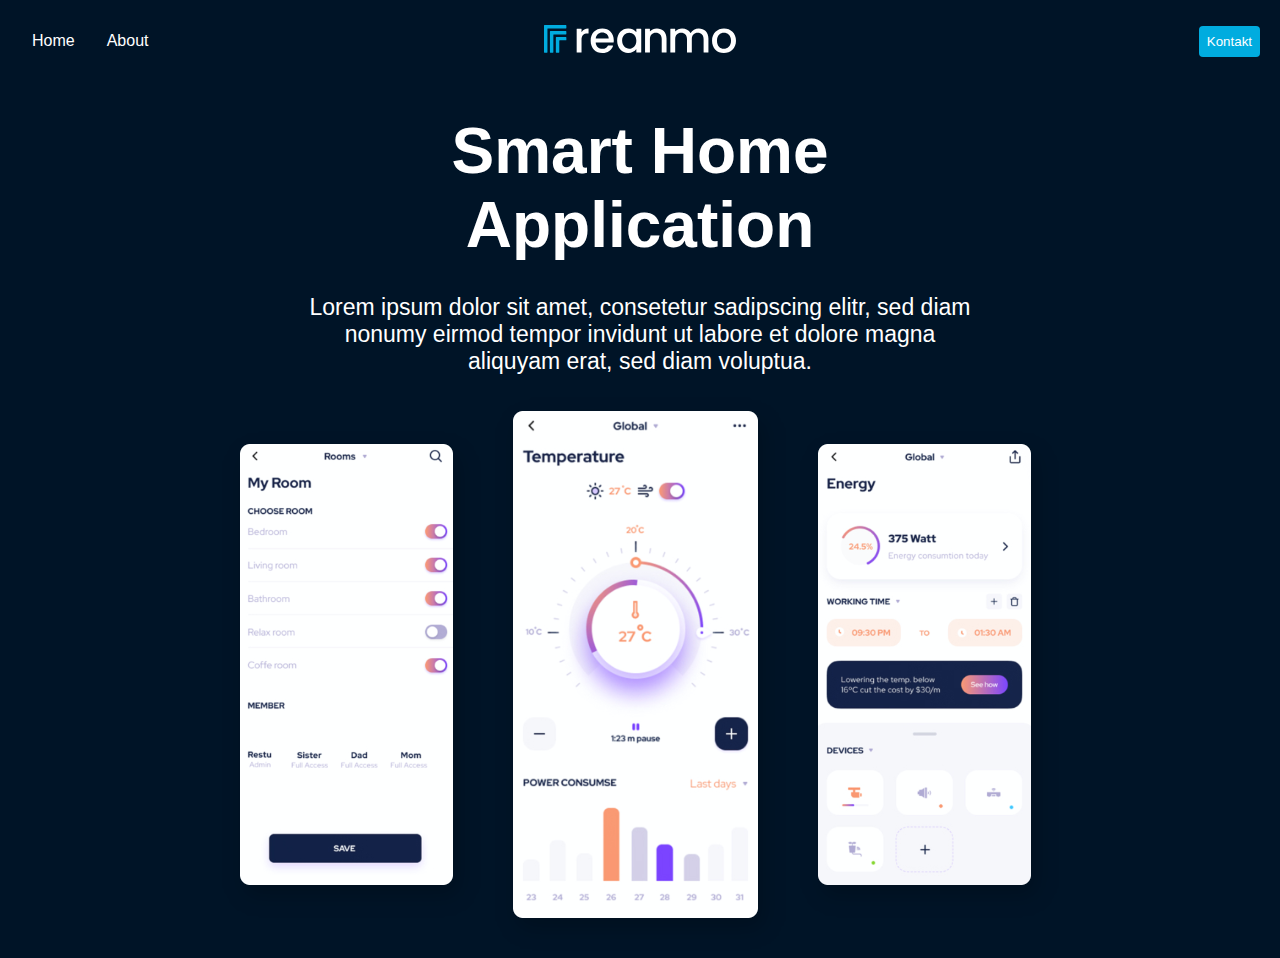
==== index.html @ ce689a17 "updated nav responsiveness" ====
<!DOCTYPE html>
<html lang="en">
<head>
    <meta charset="UTF-8">
    <title>Home</title>
    <link rel="stylesheet" href="styles.css">
    <link rel="stylesheet" href="https://cdnjs.cloudflare.com/ajax/libs/font-awesome/4.7.0/css/font-awesome.min.css">
    <script src="script.js"></script>
</head>
<body>

    <nav class="topnav">
        <div id="main">
            <a href="javascript:void(0);" class="icon menu_item" id="burger_icon" onclick="myFunction()">
                <i class="fa fa-bars"></i>
            </a>
            <nav class="menu_item" id="nav_browser">
                <a href="index.html">Home</a>
                <a href="about.html">About</a>
            </nav>
            <a href="index.html" class="active"><img id="logo" src="assets/img/reanmo_logo.svg" alt="reanmo_logo"></a>
            <div class="menu_item" id="nav_right">
                <a href="about.html" id="contact_button"><button>Kontakt</button></a>
            </div>
        </div>
        <nav id="nav_mobile">
            <a href="index.html">Home</a>
            <a href="about.html">About</a>
        </nav>
    </nav>

    <main>
        <div id="banner">
            <section id="heading">
                <h1>Smart Home<br>Application</h1>
                <h3>Lorem ipsum dolor sit amet, consetetur sadipscing elitr, sed diam nonumy eirmod tempor invidunt ut labore et dolore magna aliquyam erat, sed diam voluptua.</h3>
            </section>
            <section id="images">
                <img src="assets/img/App2.png" width="273" alt="App2">
                <img src="assets/img/App1.png" width="305" alt="App1">
                <img src="assets/img/App3.png" width="273" alt="App3">
            </section>
        </div>

    </main>

</body>
</html>
---- styles.css ----
*{
    font-family: 'Poppins', sans-serif;
    color: white;
    margin: 0;
    padding: 0;
}
h1{
    color: white;
}
a{
    color: white;
}
body{
    background-color: #001427;
}
#logo{
    width: 192px;
}
nav #main{
    padding: 16px;
    display: flex;
    flex-direction: row;
    justify-content: space-between;
    align-items: center;
}
.menu_item{
    flex: 1;
}
nav #main #nav_right{
    display: flex;
    justify-content: end;
}
nav a{
    text-decoration: none;
}
nav #burger_icon:hover{
    opacity: 0.5;
}
nav #nav_browser{
    display: none;
}
@media only screen and (min-width: 600px) {
    nav #nav_browser {
        display: flex;
    }
    nav #burger_icon{
        display: none;
    }
}
nav #nav_browser a{
    padding: 16px;
}
nav #nav_mobile{
    border: 1px solid white;
    border-radius: 0 0 4px 0;
    display: none;
    flex-direction: column;
    width: 192px;
    height: 384px;
}
nav #nav_mobile a{
    padding: 4px;
}
nav #nav_mobile a:hover{
    opacity: 0.5;
}
button{
    margin: 4px;
    background-color: #00acdf;
    border: none;
    border-radius: 4px;
    padding: 8px;
}
button:hover{
    opacity: 0.5;
}


main{
    display: flex;
    justify-content: center;
    align-items: center;
    flex-direction: column;
    text-align: center;
}
main #banner{
    display: flex;
    flex-direction: column;
    padding-top: 16px;
    align-items: center;
}
main #banner #heading{
    display: flex;
    flex-direction: column;
    align-items: center;
    max-width: 720px;
}
main #banner #heading h1{
    font-size: 64px;
    margin: 16px;
}
main #banner #heading h3{
    font-size: 23px;
    font-weight: lighter;
    margin: 16px;
}
main #banner #images{
    display: flex;
    justify-content: center;
    align-items: center;
    flex-direction: column;
}
@media only screen and (min-width: 600px) {
    main #banner #images{
        flex-direction: row;
    }
}
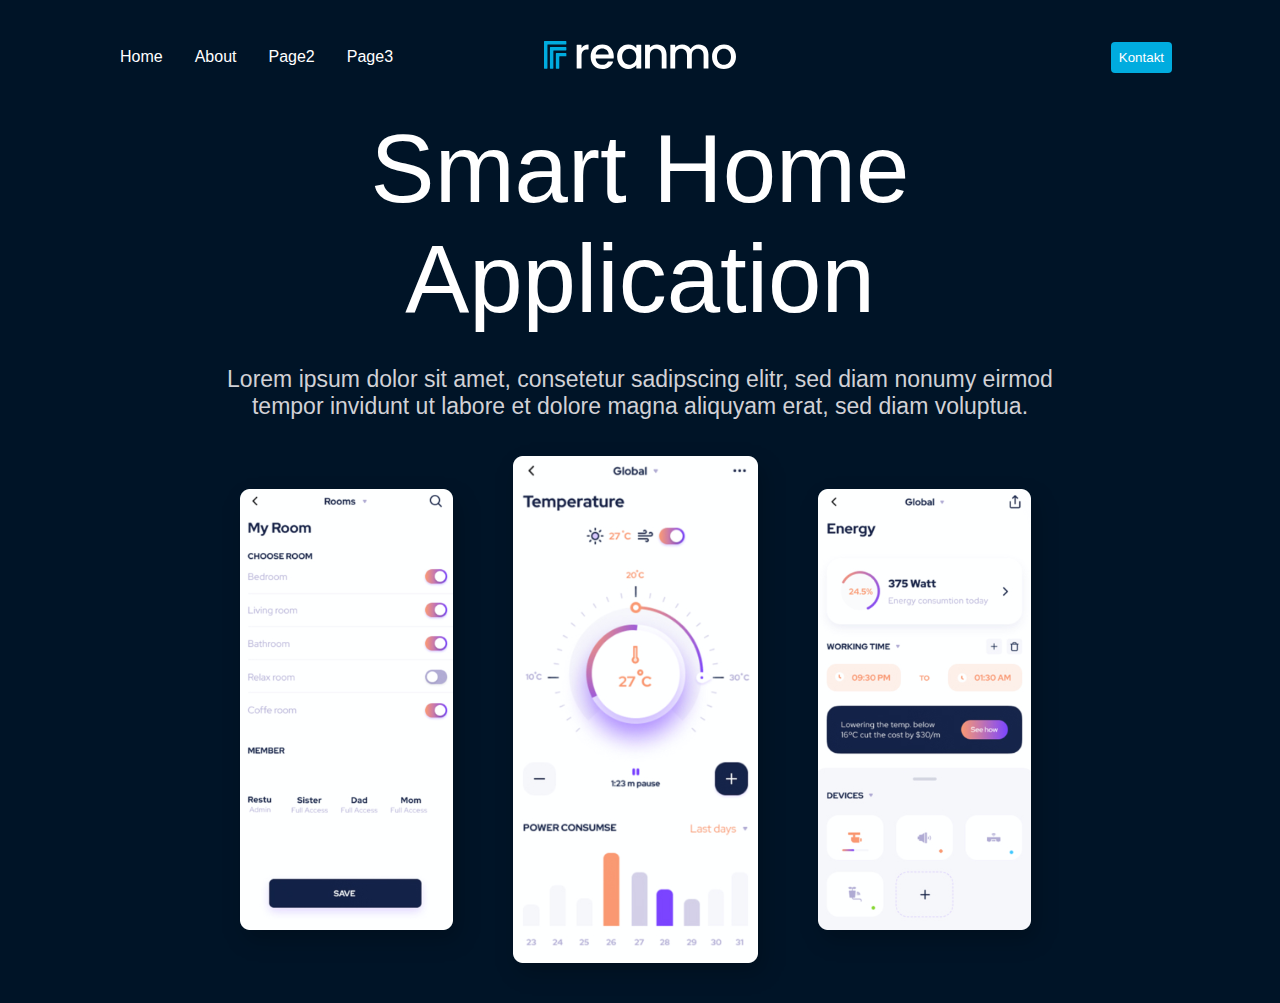
==== commit f33ed9d0: "finished boarders" ====
--- a/index.html
+++ b/index.html
@@ -14,14 +14,22 @@
             <a href="javascript:void(0);" class="icon menu_item" id="burger_icon" onclick="myFunction()">
                 <i class="fa fa-bars"></i>
             </a>
+
+            <span class="menu_spacer"></span>
+
             <nav class="menu_item" id="nav_browser">
                 <a href="index.html">Home</a>
                 <a href="about.html">About</a>
+                <a href="index.html">Page2</a>
+                <a href="about.html">Page3</a>
             </nav>
             <a href="index.html" class="active"><img id="logo" src="assets/img/reanmo_logo.svg" alt="reanmo_logo"></a>
             <div class="menu_item" id="nav_right">
                 <a href="about.html" id="contact_button"><button>Kontakt</button></a>
             </div>
+
+            <span class="menu_spacer"></span>
+
         </div>
         <nav id="nav_mobile">
             <a href="index.html">Home</a>
@@ -31,6 +39,10 @@
 
     <main>
         <div id="banner">
+            <div class="line_box" id="line1"></div>
+            <div class="line_box" id="line2"></div>
+            <div class="line_box" id="line3"></div>
+
             <section id="heading">
                 <h1>Smart Home<br>Application</h1>
                 <h3>Lorem ipsum dolor sit amet, consetetur sadipscing elitr, sed diam nonumy eirmod tempor invidunt ut labore et dolore magna aliquyam erat, sed diam voluptua.</h3>
@@ -40,6 +52,10 @@
                 <img src="assets/img/App1.png" width="305" alt="App1">
                 <img src="assets/img/App3.png" width="273" alt="App3">
             </section>
+            <section id="white">
+
+            </section>
+
         </div>
 
     </main>
--- a/styles.css
+++ b/styles.css
@@ -17,16 +17,17 @@
     width: 192px;
 }
 nav #main{
+    margin-top: 16px;
     padding: 16px;
     display: flex;
     flex-direction: row;
     justify-content: space-between;
     align-items: center;
 }
-.menu_item{
+nav .menu_item{
     flex: 1;
 }
-nav #main #nav_right{
+nav #main #nav_{
     display: flex;
     justify-content: end;
 }
@@ -36,11 +37,18 @@
 nav #burger_icon:hover{
     opacity: 0.5;
 }
-nav #nav_browser{
+nav .menu_spacer{
+    flex: 0.2;
+}
+nav #main #nav_browser{
     display: none;
 }
-@media only screen and (min-width: 600px) {
-    nav #nav_browser {
+nav #main #nav_right{
+    display: flex;
+    justify-content: end;
+}
+@media only screen and (min-width: 1200px) {
+    nav #main #nav_browser {
         display: flex;
     }
     nav #burger_icon{
@@ -50,7 +58,14 @@
 nav #nav_browser a{
     padding: 16px;
 }
+nav #nav_browser a:hover{
+    opacity: 0.5;
+}
 nav #nav_mobile{
+    position: absolute;
+    z-index: 100;
+    background-color: #001427;
+    opacity: 0.8;
     border: 1px solid white;
     border-radius: 0 0 4px 0;
     display: none;
@@ -60,6 +75,7 @@
 }
 nav #nav_mobile a{
     padding: 4px;
+    font-size: x-large;
 }
 nav #nav_mobile a:hover{
     opacity: 0.5;
@@ -86,23 +102,27 @@
 main #banner{
     display: flex;
     flex-direction: column;
-    padding-top: 16px;
     align-items: center;
+    width: 100%;
+    overflow: hidden;
+    position: relative;
 }
 main #banner #heading{
     display: flex;
     flex-direction: column;
     align-items: center;
-    max-width: 720px;
+    max-width: 860px;
 }
 main #banner #heading h1{
-    font-size: 64px;
+    font-size: 96px;
+    font-weight: normal;
     margin: 16px;
 }
 main #banner #heading h3{
     font-size: 23px;
-    font-weight: lighter;
+    font-weight: normal;
     margin: 16px;
+    color: #D1D1D6;
 }
 main #banner #images{
     display: flex;
@@ -110,9 +130,40 @@
     align-items: center;
     flex-direction: column;
 }
-@media only screen and (min-width: 600px) {
+@media only screen and (min-width: 800px) {
     main #banner #images{
         flex-direction: row;
     }
 }
+main #banner .line_box{
+    display: none;
+}
+@media only screen and (min-width: 1600px) {
+    main #banner .line_box{
+        display: flex;
+        position: absolute;
+        height: 1000px;
+        width: 100%;
+        border: 1px solid #1CACDF;
+        opacity: 0.5;
+    }
+    main #banner #line1{
+        top: 0;
+        left: 9%;
+    }
+    main #banner #line2{
+        top: 50px;
+        left: 12%;
+    }
+    main #banner #line3{
+        top: 100px;
+        left: 15%;
 
+    }
+    main #banner #heading h1{
+        margin-top: 150px;
+    }
+}
+
+
+
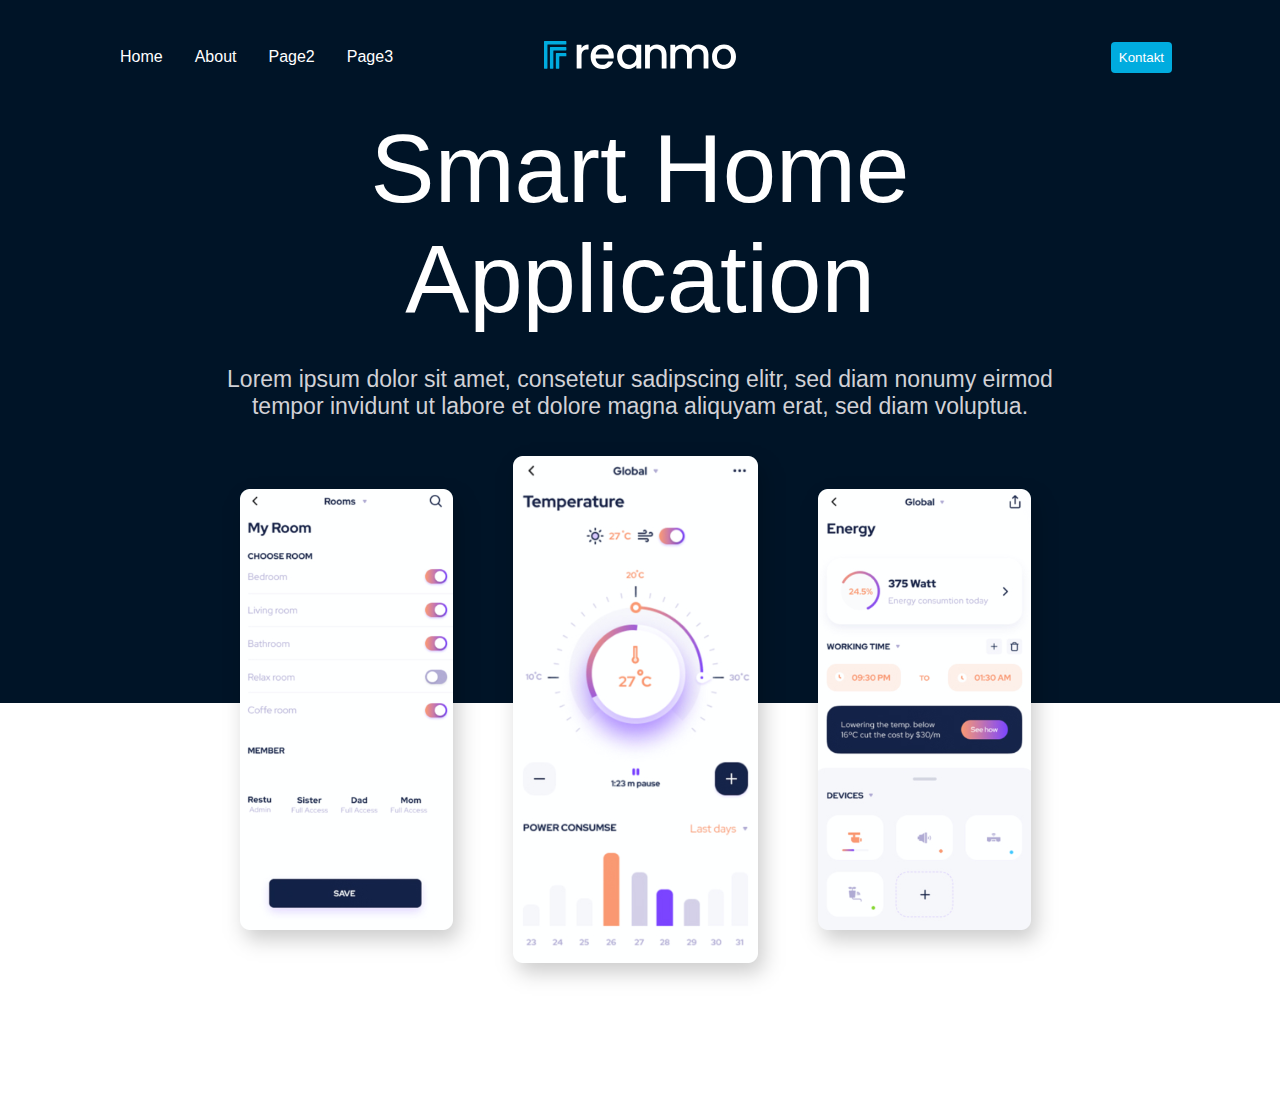
==== commit 117bd6e0: "added white section under banner" ====
--- a/index.html
+++ b/index.html
@@ -11,12 +11,12 @@
 
     <nav class="topnav">
         <div id="main">
+
+            <span class="menu_spacer"></span>
+
             <a href="javascript:void(0);" class="icon menu_item" id="burger_icon" onclick="myFunction()">
                 <i class="fa fa-bars"></i>
             </a>
-
-            <span class="menu_spacer"></span>
-
             <nav class="menu_item" id="nav_browser">
                 <a href="index.html">Home</a>
                 <a href="about.html">About</a>
@@ -52,11 +52,12 @@
                 <img src="assets/img/App1.png" width="305" alt="App1">
                 <img src="assets/img/App3.png" width="273" alt="App3">
             </section>
-            <section id="white">
+        </div>
 
-            </section>
+        <section id="white_section">
+            <div></div>
 
-        </div>
+        </section>
 
     </main>
 
--- a/styles.css
+++ b/styles.css
@@ -142,6 +142,7 @@
     main #banner .line_box{
         display: flex;
         position: absolute;
+        z-index: -1;
         height: 1000px;
         width: 100%;
         border: 1px solid #1CACDF;
@@ -166,4 +167,17 @@
 }
 
 
+#white_section{
+    position: relative;
+    z-index: -1;
+    margin-top: -300px;
+    height: 400px;
+    width: 100%;
+    display: flex;
 
+    background-color: white;
+
+}
+
+
+
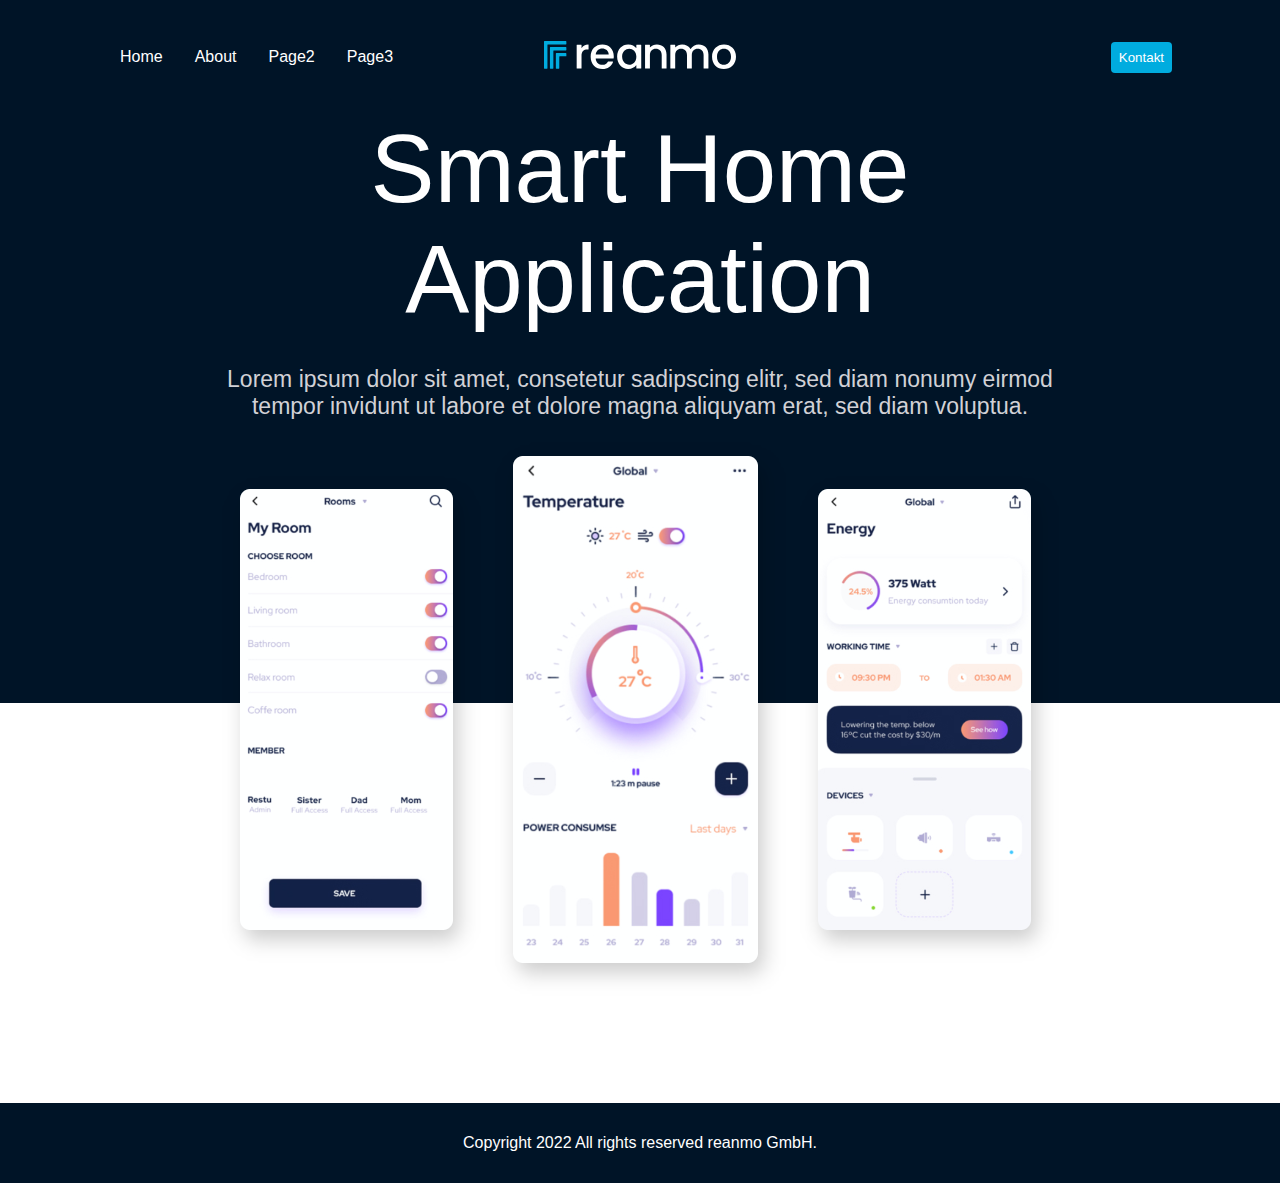
==== commit 66ada81a: "added footer section" ====
--- a/index.html
+++ b/index.html
@@ -61,5 +61,11 @@
 
     </main>
 
+
+
+    <footer>
+        Copyright 2022 All rights reserved reanmo GmbH.
+    </footer>
+
 </body>
 </html>--- a/styles.css
+++ b/styles.css
@@ -179,5 +179,12 @@
 
 }
 
+footer{
+    display: flex;
+    align-items: center;
+    justify-content: center;
+    height: 80px;
+    width: 100%;
+    background-color: #001427;
+}
 
-
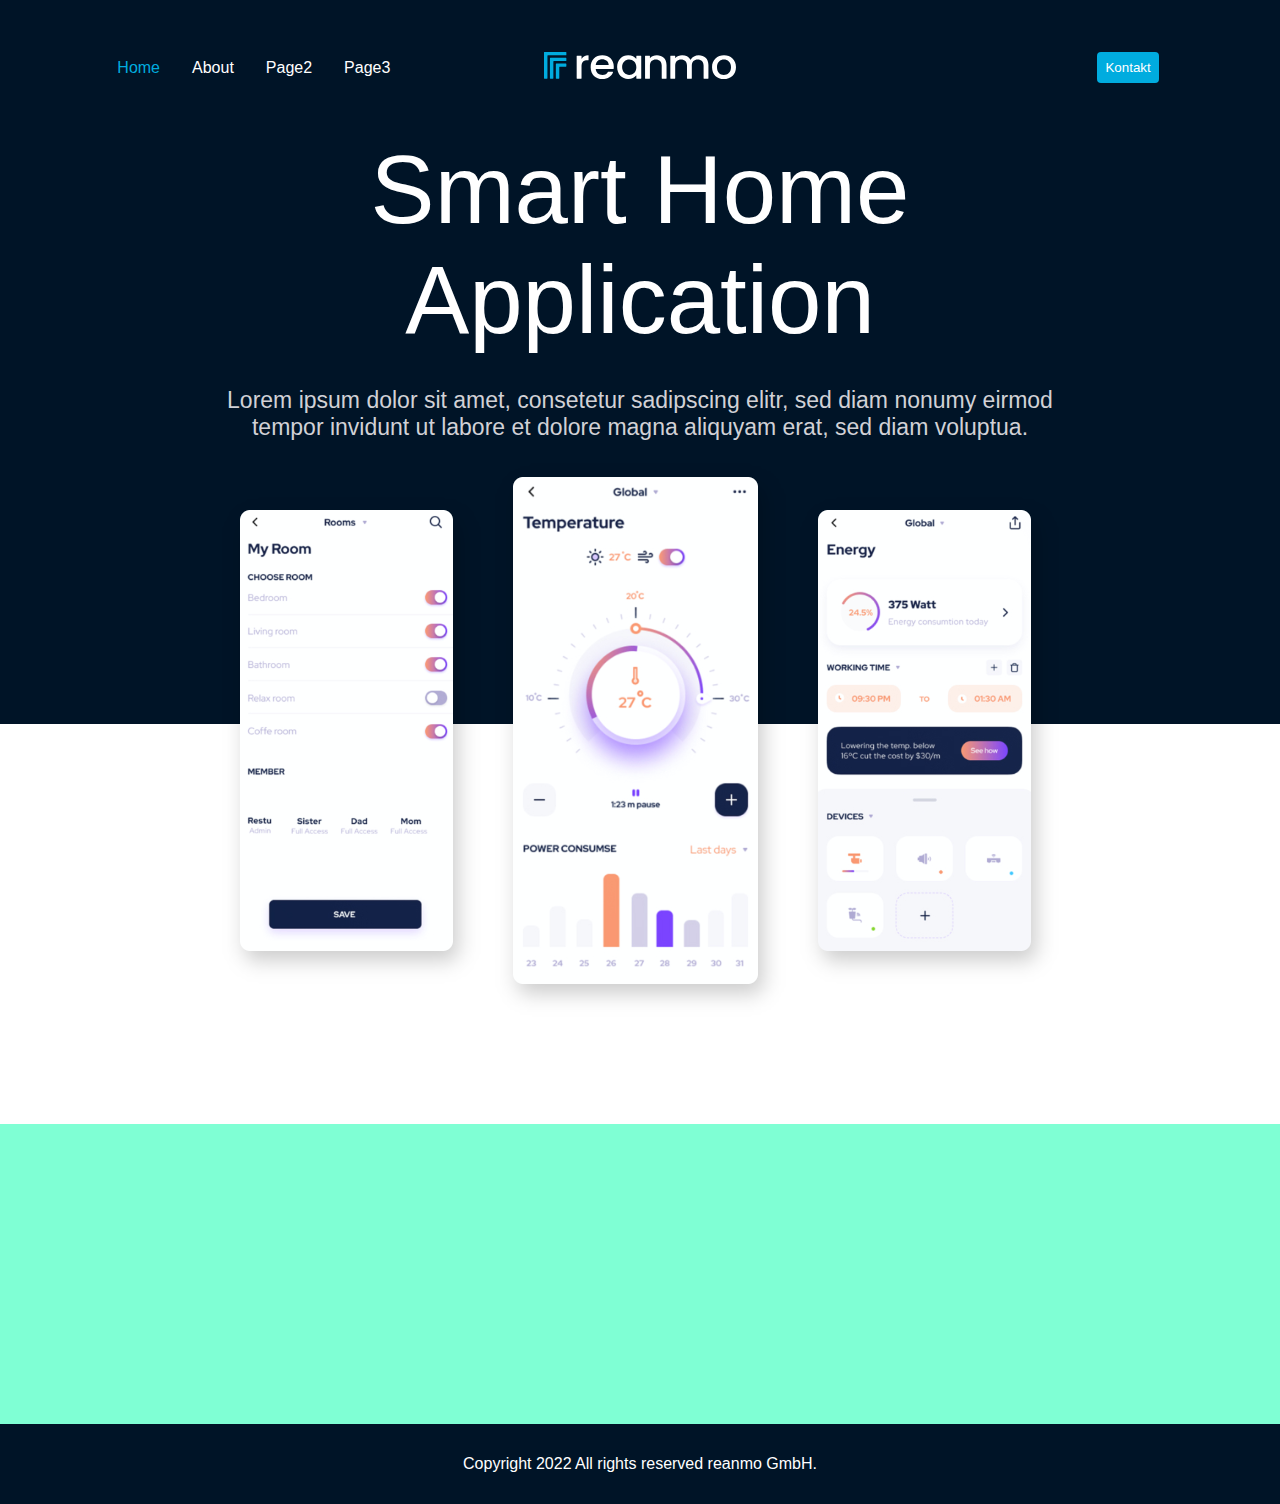
==== commit dd3b8ced: "added current page active color toggle" ====
--- a/index.html
+++ b/index.html
@@ -18,7 +18,7 @@
                 <i class="fa fa-bars"></i>
             </a>
             <nav class="menu_item" id="nav_browser">
-                <a href="index.html">Home</a>
+                <a href="index.html" class="current">Home</a>
                 <a href="about.html">About</a>
                 <a href="index.html">Page2</a>
                 <a href="about.html">Page3</a>
@@ -32,7 +32,7 @@
 
         </div>
         <nav id="nav_mobile">
-            <a href="index.html">Home</a>
+            <a href="index.html" class="current">Home</a>
             <a href="about.html">About</a>
         </nav>
     </nav>
@@ -52,12 +52,16 @@
                 <img src="assets/img/App1.png" width="305" alt="App1">
                 <img src="assets/img/App3.png" width="273" alt="App3">
             </section>
+            <section id="white_section_banner"></section>
         </div>
 
-        <section id="white_section">
-            <div></div>
+        <section id="big_white_section">
 
         </section>
+
+
+
+
 
     </main>
 
--- a/styles.css
+++ b/styles.css
@@ -55,11 +55,18 @@
         display: none;
     }
 }
-nav #nav_browser a{
+nav a{
     padding: 16px;
+    color: white;
 }
 nav #nav_browser a:hover{
     opacity: 0.5;
+}
+nav #nav_browser a:active{
+    color: #00acdf;
+}
+nav a.current{
+    color: #00acdf;
 }
 nav #nav_mobile{
     position: absolute;
@@ -114,12 +121,12 @@
     max-width: 860px;
 }
 main #banner #heading h1{
-    font-size: 96px;
+    font-size: 80px;
     font-weight: normal;
     margin: 16px;
 }
 main #banner #heading h3{
-    font-size: 23px;
+    font-size: 21px;
     font-weight: normal;
     margin: 16px;
     color: #D1D1D6;
@@ -133,6 +140,12 @@
 @media only screen and (min-width: 800px) {
     main #banner #images{
         flex-direction: row;
+    }
+    main #banner #heading h1{
+        font-size: 96px;
+    }
+    main #banner #heading h3{
+        font-size: 23px;
     }
 }
 main #banner .line_box{
@@ -167,17 +180,23 @@
 }
 
 
-#white_section{
+#white_section_banner{
     position: relative;
     z-index: -1;
     margin-top: -300px;
     height: 400px;
     width: 100%;
     display: flex;
-
     background-color: white;
-
-}
+}
+
+#big_white_section{
+    width: 100%;
+    height: 300px;
+    background-color: aquamarine;
+}
+
+
 
 footer{
     display: flex;
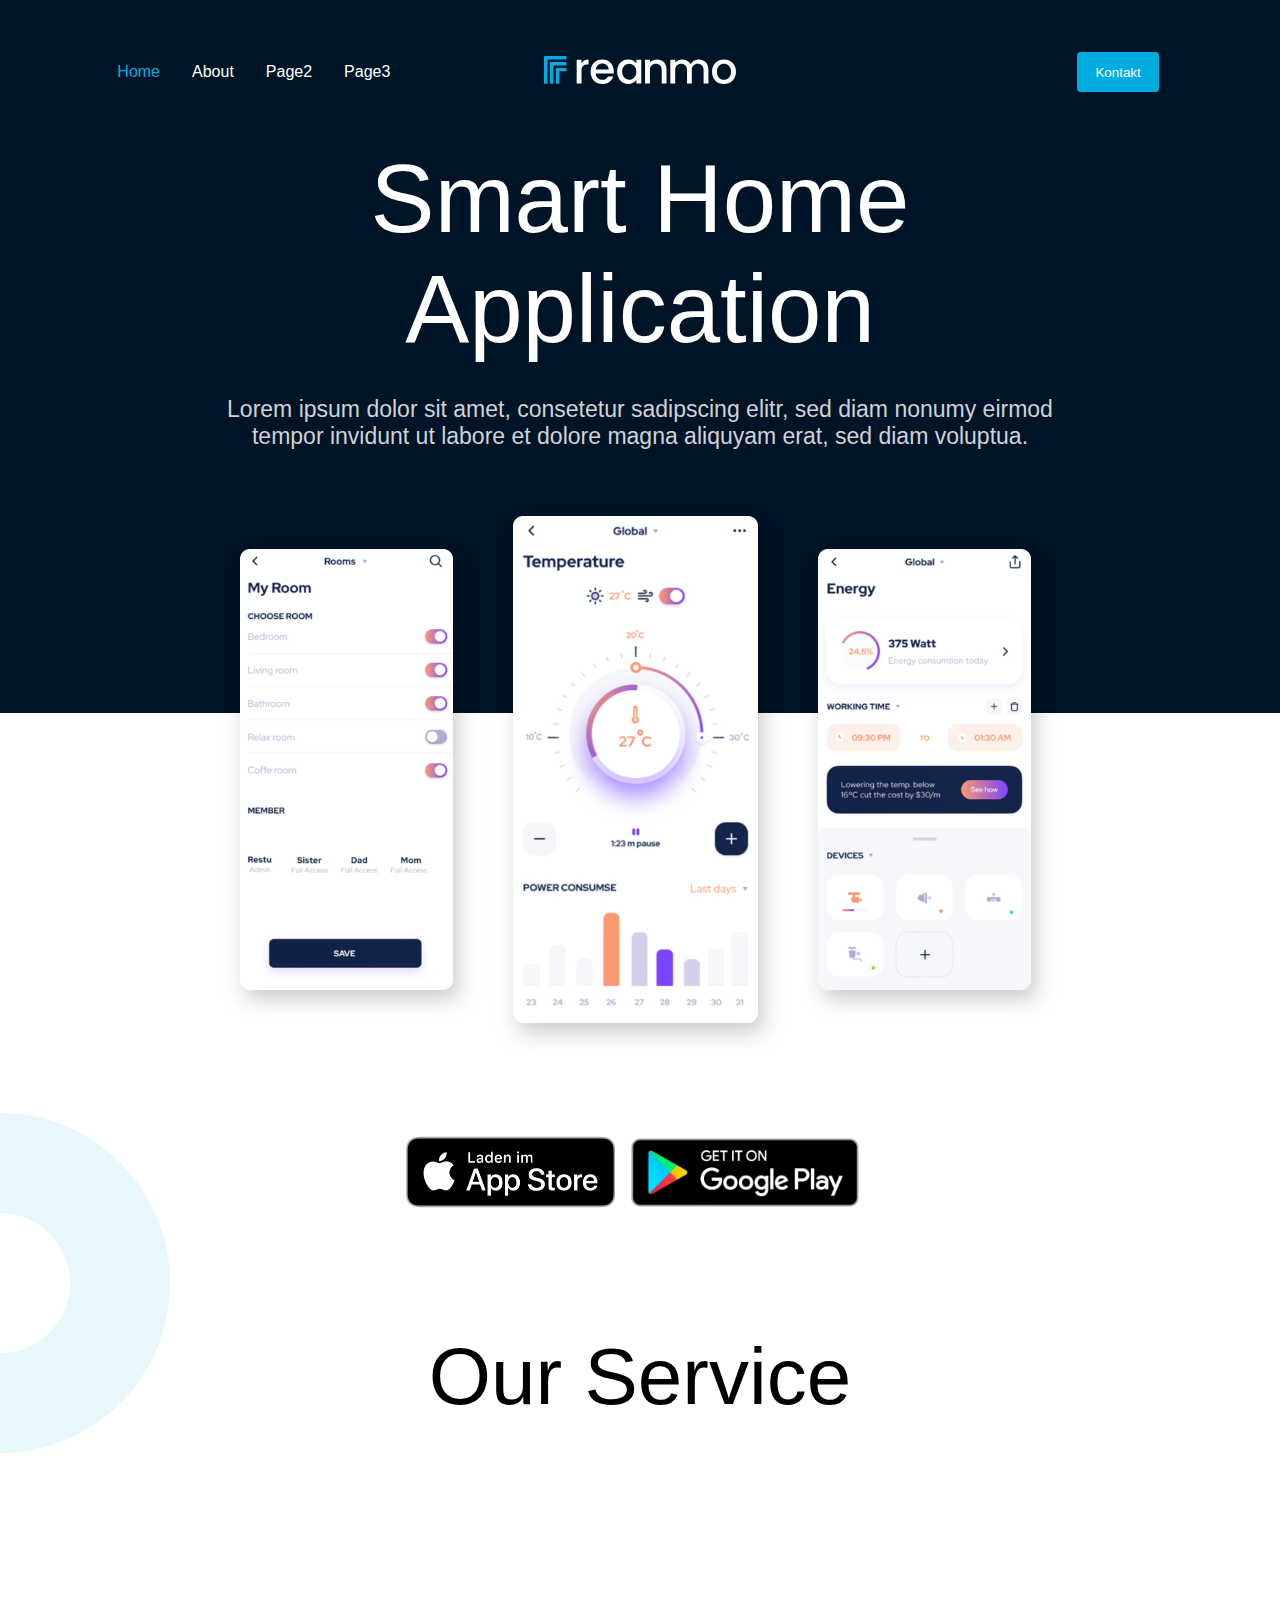
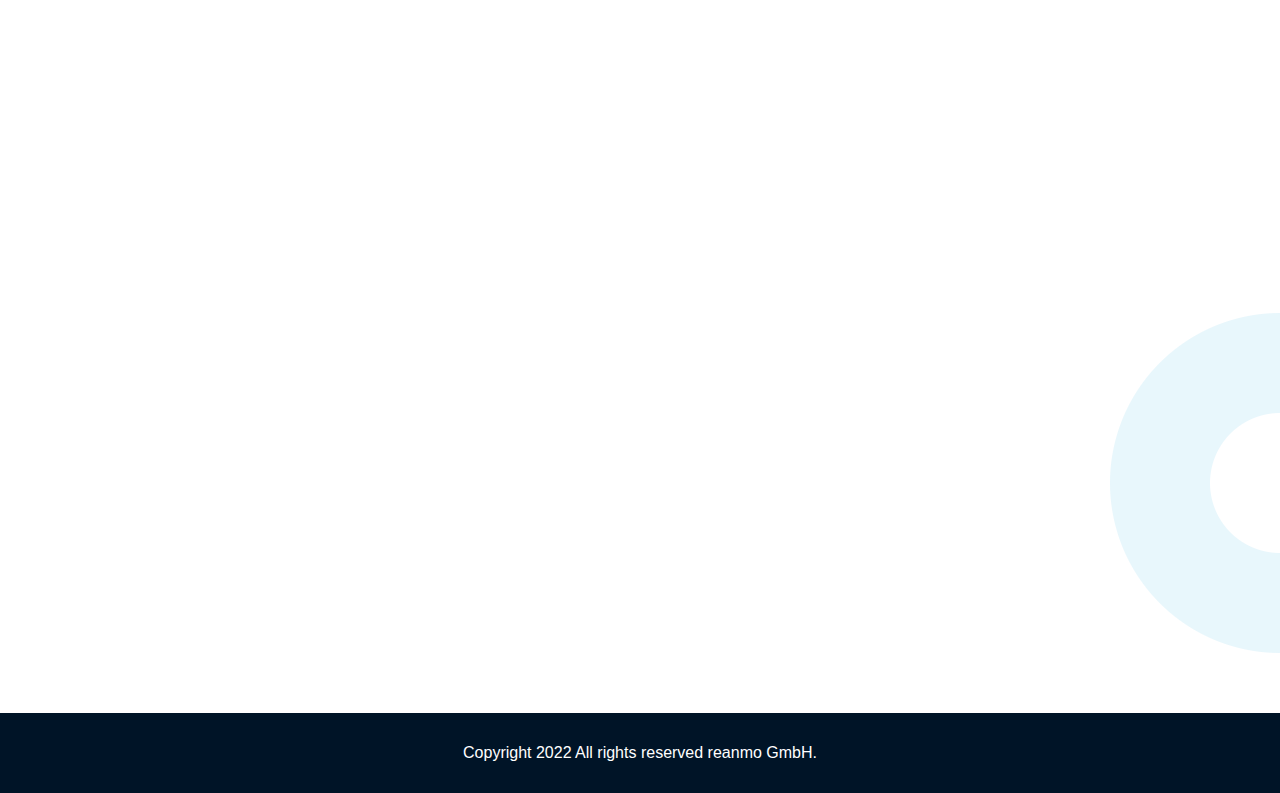
==== commit 9296cf59: "added social media, app stores and ellipses" ====
--- a/index.html
+++ b/index.html
@@ -17,6 +17,7 @@
             <a href="javascript:void(0);" class="icon menu_item" id="burger_icon" onclick="myFunction()">
                 <i class="fa fa-bars"></i>
             </a>
+
             <nav class="menu_item" id="nav_browser">
                 <a href="index.html" class="current">Home</a>
                 <a href="about.html">About</a>
@@ -38,7 +39,16 @@
     </nav>
 
     <main>
-        <div id="banner">
+        <section id="banner">
+
+            <section id="social">
+                <a href="https://www.linkedin.com/company/reanmo/"><img src="assets/img/linkedin.png" alt="linket_inn"></a>
+                <a href="https://www.xing.com/pages/reanmogmbh"><img src="assets/img/xing.png" alt="ching"></a>
+                <a href="https://www.instagram.com/reanmo/"><img src="assets/img/instagram.png" alt="inschtagrem"></a>
+                <a href="https://www.facebook.com/reanmoSoftware/"><img src="assets/img/facebook.png" alt="feezbuk"></a>
+                <a href="https://www.youtube.com/channel/UCODQXnvzAyT5wX3rDubRH1w"><img src="assets/img/youtube-play.png" alt="jutub"></a>
+            </section>
+            
             <div class="line_box" id="line1"></div>
             <div class="line_box" id="line2"></div>
             <div class="line_box" id="line3"></div>
@@ -53,11 +63,21 @@
                 <img src="assets/img/App3.png" width="273" alt="App3">
             </section>
             <section id="white_section_banner"></section>
-        </div>
+        </section>
 
         <section id="big_white_section">
+            <img class="ellipse" id="ellipse1" src="assets/img/Ellipse.png" alt="ellipse1">
+            <img class="ellipse" id="ellipse2" src="assets/img/Ellipse.png" alt="ellipse2">
+            <section id="mobile">
+                <img src="assets/img/AppStore.png" alt="app_store">
+                <img src="assets/img/GooglePlay.png" alt="app_store">
+            </section>
+            <section id="our_service">
+                <h1>Our Service</h1>
+            </section>
+        </section>
 
-        </section>
+
 
 
 
--- a/styles.css
+++ b/styles.css
@@ -47,6 +47,9 @@
     display: flex;
     justify-content: end;
 }
+main #banner #social{
+    display: none;
+}
 @media only screen and (min-width: 1200px) {
     nav #main #nav_browser {
         display: flex;
@@ -55,6 +58,7 @@
         display: none;
     }
 }
+
 nav a{
     padding: 16px;
     color: white;
@@ -89,10 +93,11 @@
 }
 button{
     margin: 4px;
+    height: 40px;
     background-color: #00acdf;
     border: none;
     border-radius: 4px;
-    padding: 8px;
+    padding: 0 18px 0 18px;
 }
 button:hover{
     opacity: 0.5;
@@ -133,6 +138,7 @@
 }
 main #banner #images{
     display: flex;
+    margin-top: 30px;
     justify-content: center;
     align-items: center;
     flex-direction: column;
@@ -158,8 +164,8 @@
         z-index: -1;
         height: 1000px;
         width: 100%;
-        border: 1px solid #1CACDF;
-        opacity: 0.5;
+        border: 3px solid #1CACDF;
+        opacity: 0.1;
     }
     main #banner #line1{
         top: 0;
@@ -177,13 +183,30 @@
     main #banner #heading h1{
         margin-top: 150px;
     }
+    main #banner #social{
+        position: absolute;
+        display: flex;
+        align-items: center;
+        flex-direction: column;
+        top: 460px;
+        left: 3%;
+    }
+    main #banner #social a{
+        display: flex;
+        padding: 10px;
+        justify-content: center;
+        width: 18px;
+    }
+    main #banner #social a:nth-child(4){
+        width: 16px;
+    }
 }
 
 
 #white_section_banner{
     position: relative;
     z-index: -1;
-    margin-top: -300px;
+    margin-top: -350px;
     height: 400px;
     width: 100%;
     display: flex;
@@ -191,11 +214,36 @@
 }
 
 #big_white_section{
-    width: 100%;
-    height: 300px;
-    background-color: aquamarine;
-}
-
+    position: relative;
+    width: 100%;
+    height: 1200px;
+    background-color: white;
+    overflow: hidden;
+}
+#big_white_section #our_service{
+    margin-top: 100px;
+}
+#big_white_section #our_service h1{
+    font-size: 80px;
+    font-weight: 500;
+    color: black;
+}
+#ellipse1{
+    position: absolute;
+    left: -170px;
+}
+#ellipse2{
+    position: absolute;
+    top: 800px;
+    right: -170px;
+    color: #00acdf;
+}
+
+section #mobile{
+    display: flex;
+    align-items: center;
+    justify-content: center;
+}
 
 
 footer{
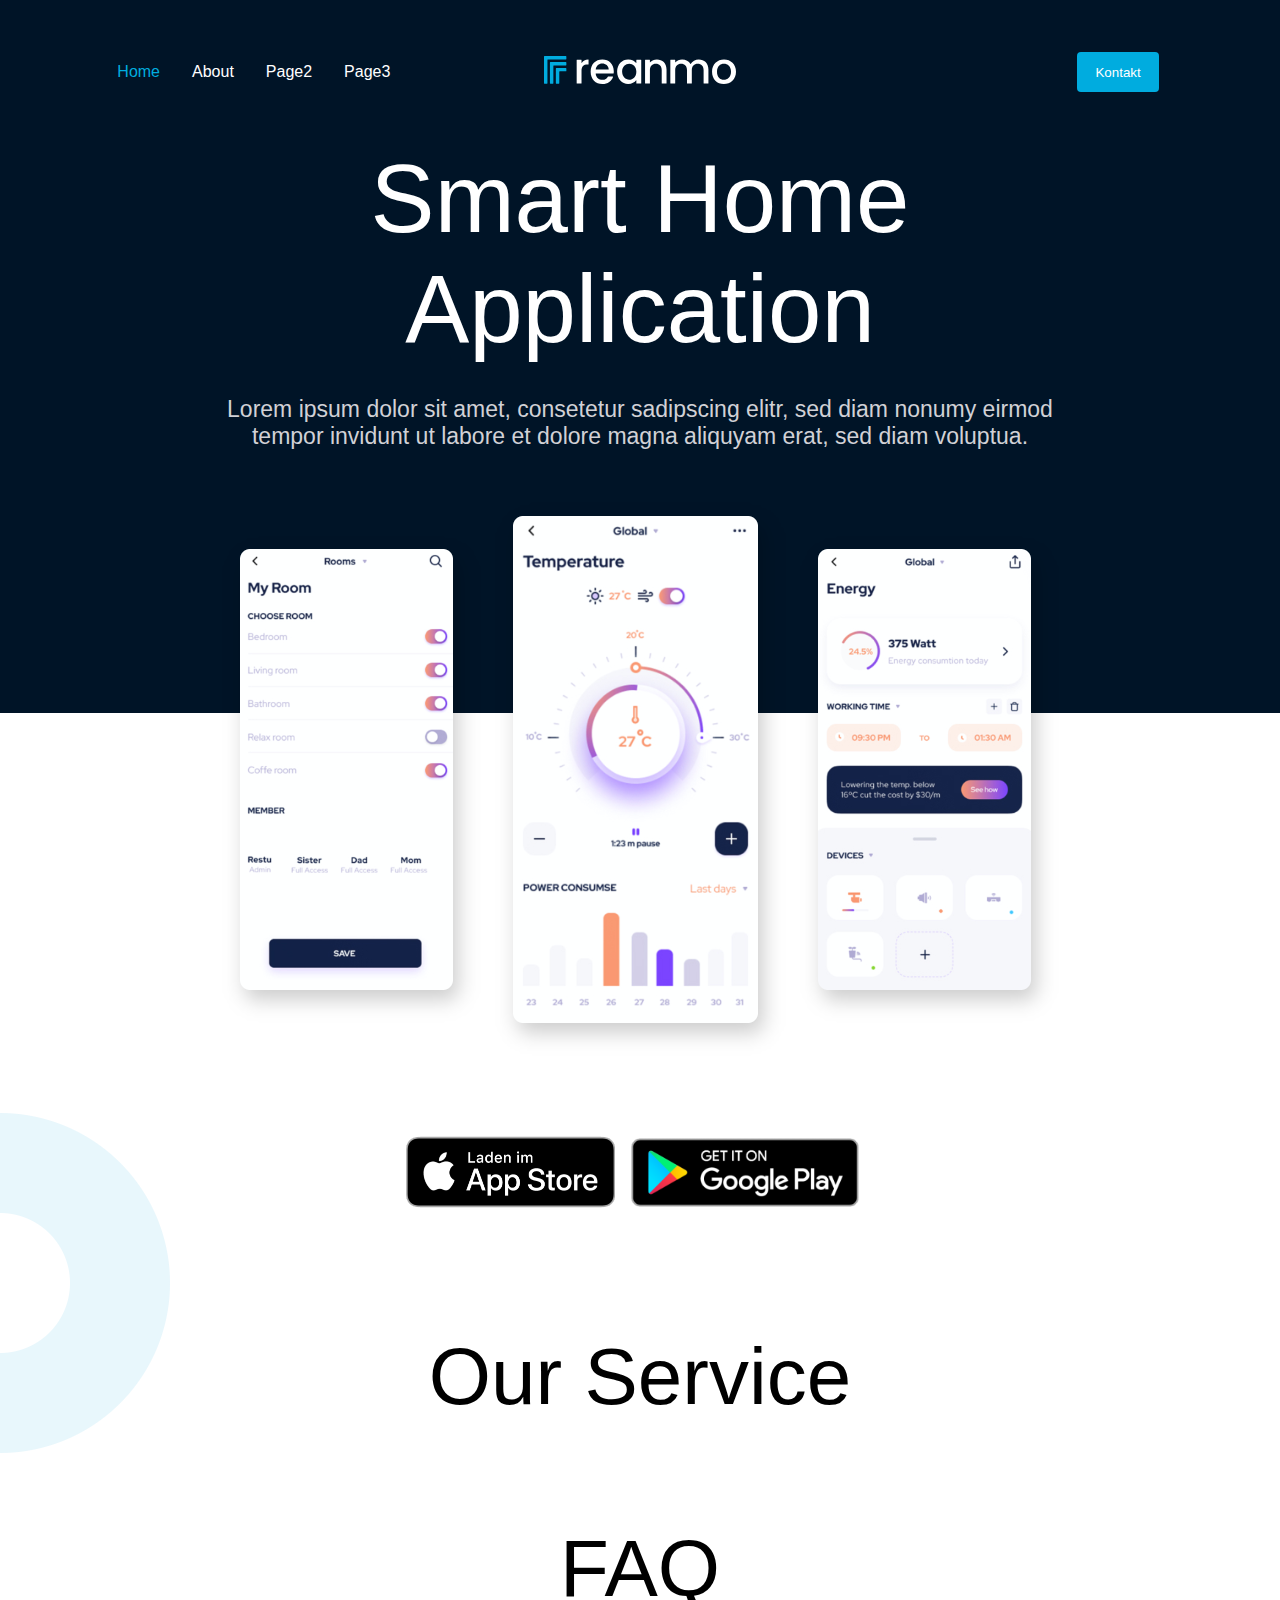
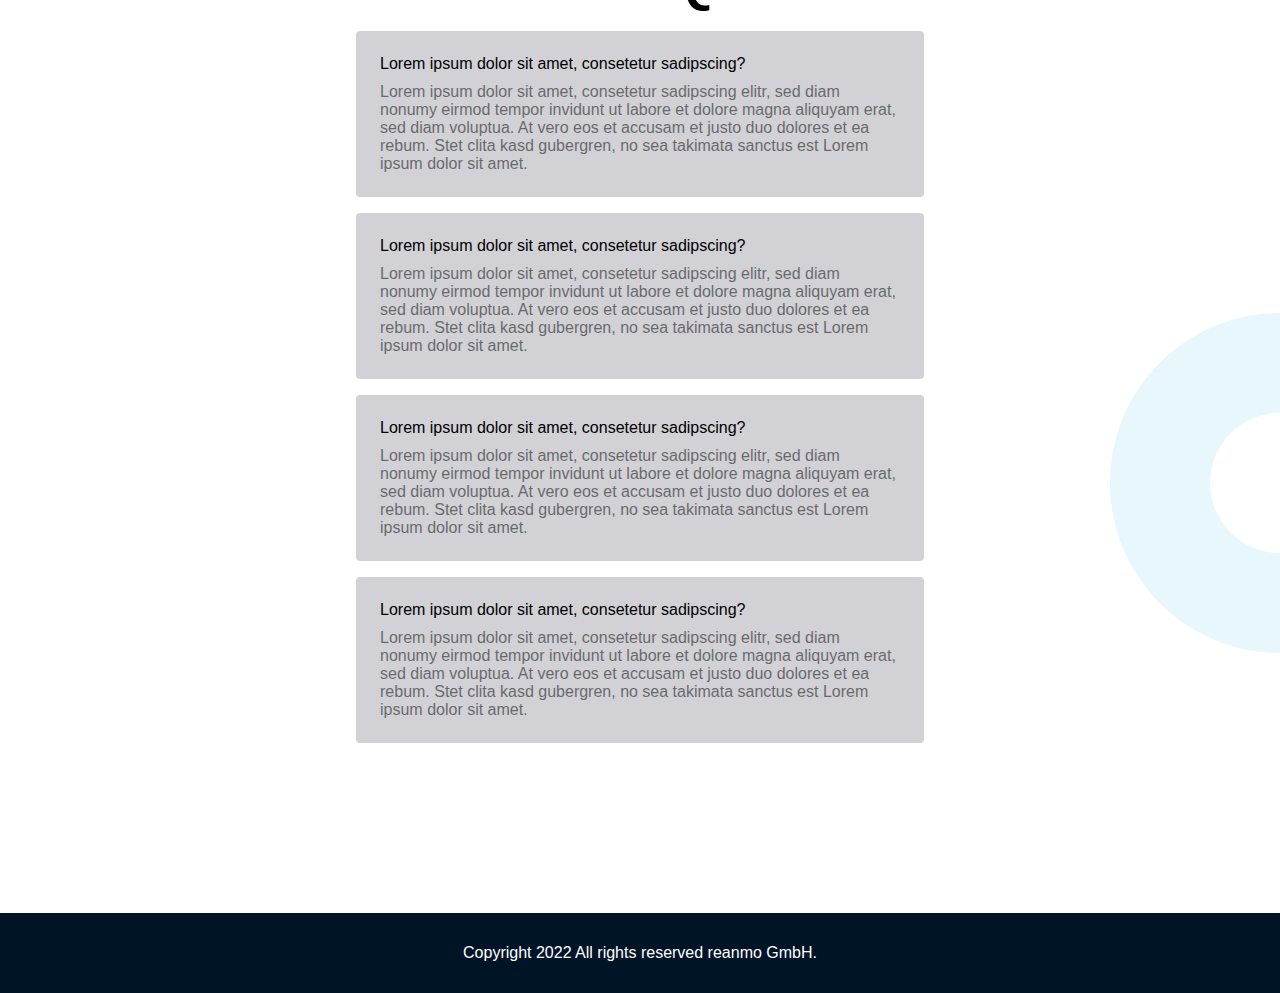
==== commit 1f1ae7eb: "started FAQ" ====
--- a/index.html
+++ b/index.html
@@ -68,12 +68,36 @@
         <section id="big_white_section">
             <img class="ellipse" id="ellipse1" src="assets/img/Ellipse.png" alt="ellipse1">
             <img class="ellipse" id="ellipse2" src="assets/img/Ellipse.png" alt="ellipse2">
+
             <section id="mobile">
                 <img src="assets/img/AppStore.png" alt="app_store">
                 <img src="assets/img/GooglePlay.png" alt="app_store">
             </section>
+
             <section id="our_service">
                 <h1>Our Service</h1>
+            </section>
+
+            <section id="faq">
+                <h1>FAQ</h1>
+                <div id="faq_container">
+                    <div class="card">
+                        <p class="question">Lorem ipsum dolor sit amet, consetetur sadipscing?</p>
+                        <p class="answer">Lorem ipsum dolor sit amet, consetetur sadipscing elitr, sed diam nonumy eirmod tempor invidunt ut labore et dolore magna aliquyam erat, sed diam voluptua. At vero eos et accusam et justo duo dolores et ea rebum. Stet clita kasd gubergren, no sea takimata sanctus est Lorem ipsum dolor sit amet.</p>
+                    </div>
+                    <div class="card">
+                        <p class="question">Lorem ipsum dolor sit amet, consetetur sadipscing?</p>
+                        <p class="answer">Lorem ipsum dolor sit amet, consetetur sadipscing elitr, sed diam nonumy eirmod tempor invidunt ut labore et dolore magna aliquyam erat, sed diam voluptua. At vero eos et accusam et justo duo dolores et ea rebum. Stet clita kasd gubergren, no sea takimata sanctus est Lorem ipsum dolor sit amet.</p>
+                    </div>
+                    <div class="card">
+                        <p class="question">Lorem ipsum dolor sit amet, consetetur sadipscing?</p>
+                        <p class="answer">Lorem ipsum dolor sit amet, consetetur sadipscing elitr, sed diam nonumy eirmod tempor invidunt ut labore et dolore magna aliquyam erat, sed diam voluptua. At vero eos et accusam et justo duo dolores et ea rebum. Stet clita kasd gubergren, no sea takimata sanctus est Lorem ipsum dolor sit amet.</p>
+                    </div>
+                    <div class="card">
+                        <p class="question">Lorem ipsum dolor sit amet, consetetur sadipscing?</p>
+                        <p class="answer">Lorem ipsum dolor sit amet, consetetur sadipscing elitr, sed diam nonumy eirmod tempor invidunt ut labore et dolore magna aliquyam erat, sed diam voluptua. At vero eos et accusam et justo duo dolores et ea rebum. Stet clita kasd gubergren, no sea takimata sanctus est Lorem ipsum dolor sit amet.</p>
+                    </div>
+                </div>
             </section>
         </section>
 
--- a/styles.css
+++ b/styles.css
@@ -216,14 +216,15 @@
 #big_white_section{
     position: relative;
     width: 100%;
-    height: 1200px;
+    height: 1400px;
     background-color: white;
     overflow: hidden;
 }
 #big_white_section #our_service{
     margin-top: 100px;
-}
-#big_white_section #our_service h1{
+    margin-bottom: 100px;
+}
+#big_white_section h1{
     font-size: 80px;
     font-weight: 500;
     color: black;
@@ -245,6 +246,35 @@
     justify-content: center;
 }
 
+section #faq{
+    display: flex;
+    flex-direction: column;
+    align-items: center;
+
+}
+section #faq #faq_container{
+    max-width: 600px;
+    width: 60%;
+    height: 720px;
+}
+section #faq_container .card{
+    background-color: #D1D1D6;
+    padding: 24px;
+    margin: 16px;
+    border-radius: 4px;
+}
+section #faq_container .card p{
+    text-align: left;
+}
+section #faq_container .card p.question{
+    color: black;
+}
+section #faq_container .card p.answer{
+    margin-top: 10px;
+    color: black;
+    opacity: 0.5;
+}
+
 
 footer{
     display: flex;
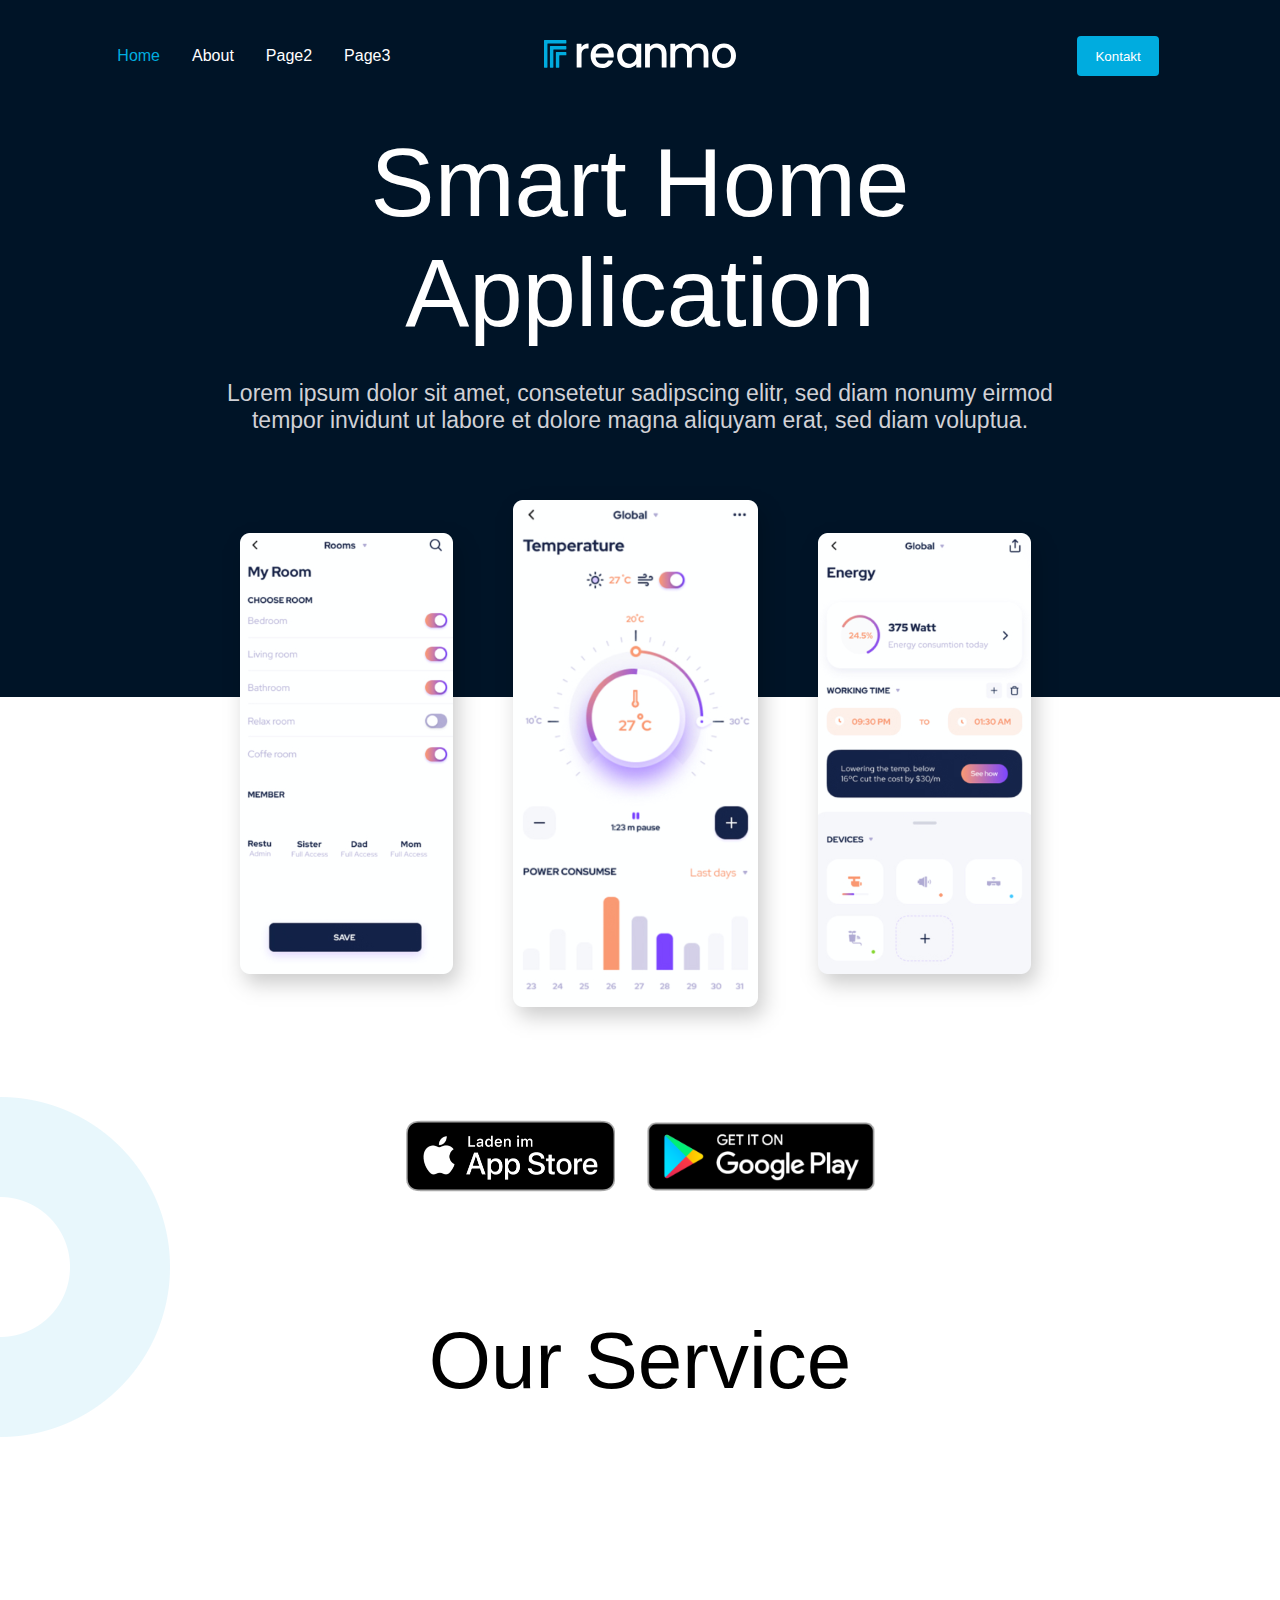
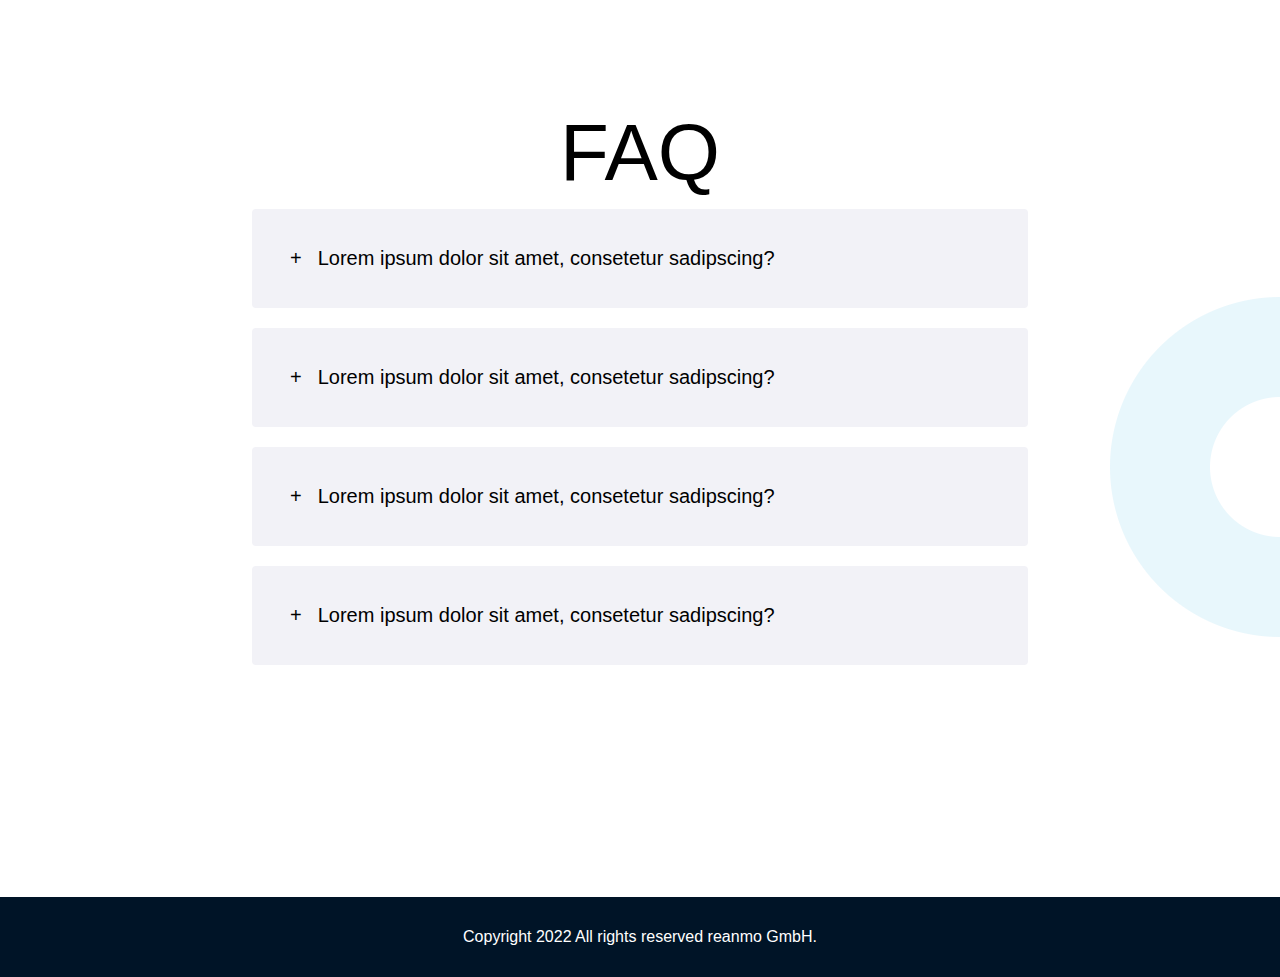
==== commit 00f43a71: "copied changes from reanmo repo" ====
--- a/index.html
+++ b/index.html
@@ -13,10 +13,11 @@
         <div id="main">
 
             <span class="menu_spacer"></span>
-
-            <a href="javascript:void(0);" class="icon menu_item" id="burger_icon" onclick="myFunction()">
-                <i class="fa fa-bars"></i>
-            </a>
+            <div class="menu_item" id="nav_left">
+                <a href="javascript:void(0);" class="icon" id="burger_icon" onclick="myFunction()">
+                    <i class="fa fa-bars"></i>
+                </a>
+            </div>
 
             <nav class="menu_item" id="nav_browser">
                 <a href="index.html" class="current">Home</a>
@@ -33,8 +34,12 @@
 
         </div>
         <nav id="nav_mobile">
-            <a href="index.html" class="current">Home</a>
-            <a href="about.html">About</a>
+            <a href="javascript:void(0);" class="icon" id="burger_icon_opened" onclick="myFunction()">
+                <i class="fa fa-bars"></i>
+            </a>
+
+            <a href="index.html" class="current"><i class="fa fa-home"></i>Home</a>
+            <a href="about.html"><i class="fa fa-address-card"></i>About</a>
         </nav>
     </nav>
 
@@ -70,8 +75,8 @@
             <img class="ellipse" id="ellipse2" src="assets/img/Ellipse.png" alt="ellipse2">
 
             <section id="mobile">
-                <img src="assets/img/AppStore.png" alt="app_store">
-                <img src="assets/img/GooglePlay.png" alt="app_store">
+                <img id="app_store" src="assets/img/AppStore.png" alt="app_store">
+                <img id="google_play" src="assets/img/GooglePlay.png" alt="app_store">
             </section>
 
             <section id="our_service">
@@ -80,24 +85,26 @@
 
             <section id="faq">
                 <h1>FAQ</h1>
-                <div id="faq_container">
-                    <div class="card">
-                        <p class="question">Lorem ipsum dolor sit amet, consetetur sadipscing?</p>
-                        <p class="answer">Lorem ipsum dolor sit amet, consetetur sadipscing elitr, sed diam nonumy eirmod tempor invidunt ut labore et dolore magna aliquyam erat, sed diam voluptua. At vero eos et accusam et justo duo dolores et ea rebum. Stet clita kasd gubergren, no sea takimata sanctus est Lorem ipsum dolor sit amet.</p>
-                    </div>
-                    <div class="card">
-                        <p class="question">Lorem ipsum dolor sit amet, consetetur sadipscing?</p>
-                        <p class="answer">Lorem ipsum dolor sit amet, consetetur sadipscing elitr, sed diam nonumy eirmod tempor invidunt ut labore et dolore magna aliquyam erat, sed diam voluptua. At vero eos et accusam et justo duo dolores et ea rebum. Stet clita kasd gubergren, no sea takimata sanctus est Lorem ipsum dolor sit amet.</p>
-                    </div>
-                    <div class="card">
-                        <p class="question">Lorem ipsum dolor sit amet, consetetur sadipscing?</p>
-                        <p class="answer">Lorem ipsum dolor sit amet, consetetur sadipscing elitr, sed diam nonumy eirmod tempor invidunt ut labore et dolore magna aliquyam erat, sed diam voluptua. At vero eos et accusam et justo duo dolores et ea rebum. Stet clita kasd gubergren, no sea takimata sanctus est Lorem ipsum dolor sit amet.</p>
-                    </div>
-                    <div class="card">
-                        <p class="question">Lorem ipsum dolor sit amet, consetetur sadipscing?</p>
-                        <p class="answer">Lorem ipsum dolor sit amet, consetetur sadipscing elitr, sed diam nonumy eirmod tempor invidunt ut labore et dolore magna aliquyam erat, sed diam voluptua. At vero eos et accusam et justo duo dolores et ea rebum. Stet clita kasd gubergren, no sea takimata sanctus est Lorem ipsum dolor sit amet.</p>
-                    </div>
-                </div>
+
+
+                <details>
+                    <summary>Lorem ipsum dolor sit amet, consetetur sadipscing?</summary>
+                    <p>Lorem ipsum dolor sit amet, consetetur sadipscing elitr, sed diam nonumy eirmod tempor invidunt ut labore et dolore magna aliquyam erat, sed diam voluptua. At vero eos et accusam et justo duo dolores et ea rebum. Stet clita kasd gubergren, no sea takimata sanctus est Lorem ipsum dolor sit amet.</p>
+                </details>
+                <details>
+                    <summary>Lorem ipsum dolor sit amet, consetetur sadipscing?</summary>
+                    <p>Lorem ipsum dolor sit amet, consetetur sadipscing elitr, sed diam nonumy eirmod tempor invidunt ut labore et dolore magna aliquyam erat, sed diam voluptua. At vero eos et accusam et justo duo dolores et ea rebum. Stet clita kasd gubergren, no sea takimata sanctus est Lorem ipsum dolor sit amet.</p>
+                </details>
+                <details>
+                    <summary>Lorem ipsum dolor sit amet, consetetur sadipscing?</summary>
+                    <p>Lorem ipsum dolor sit amet, consetetur sadipscing elitr, sed diam nonumy eirmod tempor invidunt ut labore et dolore magna aliquyam erat, sed diam voluptua. At vero eos et accusam et justo duo dolores et ea rebum. Stet clita kasd gubergren, no sea takimata sanctus est Lorem ipsum dolor sit amet.</p>
+                </details>
+                <details>
+                    <summary>Lorem ipsum dolor sit amet, consetetur sadipscing?</summary>
+                    <p>Lorem ipsum dolor sit amet, consetetur sadipscing elitr, sed diam nonumy eirmod tempor invidunt ut labore et dolore magna aliquyam erat, sed diam voluptua. At vero eos et accusam et justo duo dolores et ea rebum. Stet clita kasd gubergren, no sea takimata sanctus est Lorem ipsum dolor sit amet.</p>
+                </details>
+
+
             </section>
         </section>
 
--- a/styles.css
+++ b/styles.css
@@ -17,8 +17,6 @@
     width: 192px;
 }
 nav #main{
-    margin-top: 16px;
-    padding: 16px;
     display: flex;
     flex-direction: row;
     justify-content: space-between;
@@ -38,6 +36,7 @@
     opacity: 0.5;
 }
 nav .menu_spacer{
+    display: none;
     flex: 0.2;
 }
 nav #main #nav_browser{
@@ -57,6 +56,15 @@
     nav #burger_icon{
         display: none;
     }
+    nav .menu_spacer{
+        display: block;
+    }
+    nav #main #nav_left{
+        display: none;
+    }
+    nav #main{
+        padding: 16px;
+    }
 }
 
 nav a{
@@ -75,22 +83,34 @@
 nav #nav_mobile{
     position: absolute;
     z-index: 100;
+    top: 0;
+    left: 0;
+    height: 100%;
+    width: 200px;
     background-color: #001427;
-    opacity: 0.8;
-    border: 1px solid white;
-    border-radius: 0 0 4px 0;
+    opacity: 0.9;
+    /*border: 1px solid white;*/
+    border-radius: 0 0 8px 0;
     display: none;
     flex-direction: column;
-    width: 192px;
-    height: 384px;
 }
 nav #nav_mobile a{
-    padding: 4px;
     font-size: x-large;
+    padding: 4px 4px 4px 12px;
 }
 nav #nav_mobile a:hover{
     opacity: 0.5;
 }
+nav #nav_mobile a#burger_icon_opened{
+    font-size: medium;
+    margin-top: 15px;
+    padding: 15px 16px 16px 15px;
+}
+nav #nav_mobile a i{
+    width: 38px;
+}
+
+
 button{
     margin: 4px;
     height: 40px;
@@ -222,7 +242,7 @@
 }
 #big_white_section #our_service{
     margin-top: 100px;
-    margin-bottom: 100px;
+    margin-bottom: 300px;
 }
 #big_white_section h1{
     font-size: 80px;
@@ -245,35 +265,54 @@
     align-items: center;
     justify-content: center;
 }
+section #mobile #app_store{
+    margin-right: 16px;
+    margin-left: 16px;
+}
+
+
 
 section #faq{
     display: flex;
     flex-direction: column;
     align-items: center;
-
-}
-section #faq #faq_container{
-    max-width: 600px;
-    width: 60%;
-    height: 720px;
-}
-section #faq_container .card{
-    background-color: #D1D1D6;
-    padding: 24px;
-    margin: 16px;
+}
+section #faq details{
+    max-width: 700px;
+    display: flex;
+    flex-direction: column;
+    width: 75%;
+    background-color: #F2F2F7;
     border-radius: 4px;
-}
-section #faq_container .card p{
     text-align: left;
-}
-section #faq_container .card p.question{
+    padding: 38px;
+    margin: 10px;
+    font-size: 20px;
+}
+section #faq details[open] {
+    background-color: white;
+    box-shadow: 0 3px 6px #00000029;
+}
+section #faq details p{
+    color: #7A7A7F;
+    margin-top: 16px;
+    padding-left: 22px;
+}
+section #faq details summary{
     color: black;
 }
-section #faq_container .card p.answer{
-    margin-top: 10px;
-    color: black;
-    opacity: 0.5;
-}
+section #faq details > summary {
+    list-style-type: none;
+    display: flex;
+}
+section #faq details summary::before {
+    padding-right: 16px;
+    content:"+";
+}
+section #faq details[open] summary::before {
+    content:"-";
+}
+
 
 
 footer{
@@ -285,3 +324,108 @@
     background-color: #001427;
 }
 
+
+
+
+/*about page*/
+
+
+main#main_about #big_white_section{
+    display: flex;
+    flex: 1;
+    align-items: center;
+    justify-content: center;
+}
+
+
+.grid_container#photos{
+    width: 70%;
+    margin-top: 32px;
+    margin-bottom: 32px;
+    display: grid;
+    grid-template-columns: repeat(auto-fit, minmax(300px, 1fr));
+    gap: 16px;
+    padding: 10px;
+}
+@keyframes blurIn {
+    0% {
+        opacity: 0;
+    }
+    100% {
+        opacity: 1;
+    }
+}
+#photos .grid-item{
+    opacity: 0;
+    font-size: 30px;
+    text-align: center;
+
+    animation-name: blurIn;
+    animation-duration: 0.2s;
+    animation-timing-function: linear;
+    animation-fill-mode: forwards;
+}
+#photos .grid-item img{
+    border-radius: 10px;
+}
+#photos .grid-item:nth-child(2){
+    animation-delay: 0.2s;
+}
+#photos .grid-item:nth-child(3){
+    animation-delay: 0.4s;
+}
+#photos .grid-item:nth-child(4){
+    animation-delay: 0.6s;
+}
+#photos .grid-item:nth-child(5){
+    animation-delay: 0.8s;
+}
+#photos .grid-item:nth-child(6){
+    animation-delay: 1s;
+}
+#photos .grid-item:nth-child(7){
+    animation-delay: 1.2s;
+}
+#photos .grid-item:nth-child(8){
+    animation-delay: 1.4s;
+}
+#photos .grid-item:nth-child(9){
+    animation-delay: 1.6s;
+}
+#photos .grid-item:nth-child(10){
+    animation-delay: 1.8s;
+}
+#photos .grid-item:nth-child(11){
+    animation-delay: 2s;
+}
+#photos .grid-item:nth-child(12){
+    animation-delay: 2.2s;
+}
+#photos .grid-item:nth-child(13){
+    animation-delay: 2.4s;
+}
+#photos .grid-item:nth-child(14){
+    animation-delay: 2.6s;
+}
+#photos .grid-item:nth-child(15){
+    animation-delay: 2.8s;
+}
+#photos .grid-item:nth-child(16){
+    animation-delay: 3s;
+}
+#photos .grid-item:nth-child(17){
+    animation-delay: 3.2s;
+}
+#photos .grid-item:nth-child(18){
+    animation-delay: 3.4s;
+}
+#photos .grid-item:nth-child(19){
+    animation-delay: 3.6s;
+}
+
+
+
+
+
+
+
